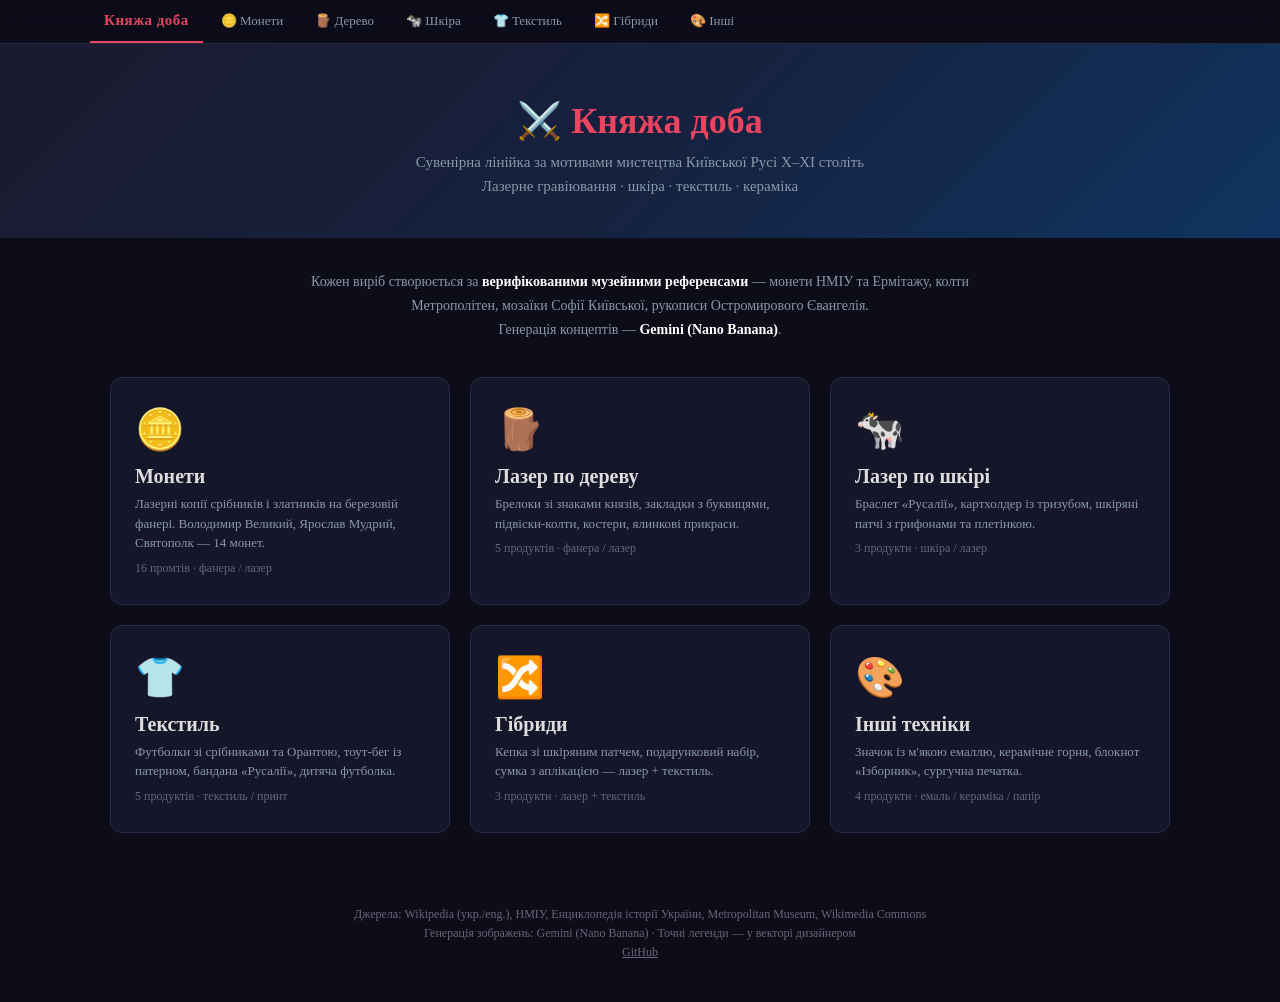
==== index.html @ 788b83c9 "Сайт «Княжа доба» — початкова структура - index.html — головна сторінка з усіма категоріями - coins/" ====
<!DOCTYPE html>
<html lang="uk">
<head>
<meta charset="UTF-8">
<meta name="viewport" content="width=device-width, initial-scale=1.0">
<title>Княжа доба — сувенірна лінійка</title>
<link rel="stylesheet" href="css/style.css">
<style>
  .intro { max-width: 700px; margin: 0 auto 36px; text-align: center; color: var(--text-muted); font-size: 14px; line-height: 1.7; }
  .intro strong { color: #fff; }
</style>
</head>
<body>

<nav class="nav">
  <div class="nav-inner">
    <a href="/" class="home active">Княжа доба</a>
    <a href="coins/">🪙 Монети</a>
    <a href="wood/">🪵 Дерево</a>
    <a href="leather/">🐄 Шкіра</a>
    <a href="textile/">👕 Текстиль</a>
    <a href="hybrid/">🔀 Гібриди</a>
    <a href="other/">🎨 Інші</a>
  </div>
</nav>

<div class="hero">
  <h1>⚔️ Княжа доба</h1>
  <p>Сувенірна лінійка за мотивами мистецтва Київської Русі X–XI століть<br>Лазерне гравіювання · шкіра · текстиль · кераміка</p>
</div>

<div class="section">
  <p class="intro">
    Кожен виріб створюється за <strong>верифікованими музейними референсами</strong> —
    монети НМІУ та Ермітажу, колти Метрополітен, мозаїки Софії Київської,
    рукописи Остромирового Євангелія.<br>
    Генерація концептів — <strong>Gemini (Nano Banana)</strong>.
  </p>

  <div class="cat-grid">
    <a href="coins/" class="cat-card">
      <div class="icon">🪙</div>
      <h3>Монети</h3>
      <p>Лазерні копії срібників і златників на березовій фанері. Володимир Великий, Ярослав Мудрий, Святополк — 14 монет.</p>
      <div class="count">16 промтів · фанера / лазер</div>
    </a>

    <a href="wood/" class="cat-card">
      <div class="icon">🪵</div>
      <h3>Лазер по дереву</h3>
      <p>Брелоки зі знаками князів, закладки з буквицями, підвіски-колти, костери, ялинкові прикраси.</p>
      <div class="count">5 продуктів · фанера / лазер</div>
    </a>

    <a href="leather/" class="cat-card">
      <div class="icon">🐄</div>
      <h3>Лазер по шкірі</h3>
      <p>Браслет «Русалії», картхолдер із тризубом, шкіряні патчі з грифонами та плетінкою.</p>
      <div class="count">3 продукти · шкіра / лазер</div>
    </a>

    <a href="textile/" class="cat-card">
      <div class="icon">👕</div>
      <h3>Текстиль</h3>
      <p>Футболки зі срібниками та Орантою, тоут-бег із патерном, бандана «Русалії», дитяча футболка.</p>
      <div class="count">5 продуктів · текстиль / принт</div>
    </a>

    <a href="hybrid/" class="cat-card">
      <div class="icon">🔀</div>
      <h3>Гібриди</h3>
      <p>Кепка зі шкіряним патчем, подарунковий набір, сумка з аплікацією — лазер + текстиль.</p>
      <div class="count">3 продукти · лазер + текстиль</div>
    </a>

    <a href="other/" class="cat-card">
      <div class="icon">🎨</div>
      <h3>Інші техніки</h3>
      <p>Значок із м'якою емаллю, керамічне горня, блокнот «Ізборник», сургучна печатка.</p>
      <div class="count">4 продукти · емаль / кераміка / папір</div>
    </a>
  </div>
</div>

<footer class="footer">
  Джерела: Wikipedia (укр./eng.), НМІУ, Енциклопедія історії України, Metropolitan Museum, Wikimedia Commons<br>
  Генерація зображень: Gemini (Nano Banana) · Точні легенди — у векторі дизайнером<br>
  <a href="https://github.com/cropsp/koraklenu">GitHub</a>
</footer>

</body>
</html>
---- css/style.css ----
/* ═══════════════════════════════════════════
   «Княжа доба» — Shared Styles
   Dark museum-shop aesthetic
   ═══════════════════════════════════════════ */

:root {
  --bg-deep:    #0d0d1a;
  --bg-card:    #16162a;
  --bg-surface: #1a1a2e;
  --border:     #2a2a4a;
  --border-hover: #4a4a7a;
  --text:       #ddd;
  --text-muted: #8899aa;
  --text-dim:   #667;
  --accent-red:    #e94560;
  --accent-green:  #48bb78;
  --accent-orange: #ed8936;
  --accent-blue:   #4263eb;
  --accent-gold:   #d4a843;
}

* { margin: 0; padding: 0; box-sizing: border-box; }

body {
  font-family: -apple-system, BlinkMacSystemFont, 'Segoe UI', Roboto, serif;
  background: var(--bg-deep);
  color: var(--text);
  min-height: 100vh;
}

/* ── Navigation ── */
.nav {
  background: rgba(13,13,26,0.92);
  backdrop-filter: blur(12px);
  border-bottom: 1px solid var(--border);
  position: sticky;
  top: 0;
  z-index: 100;
  padding: 0 20px;
}
.nav-inner {
  max-width: 1100px;
  margin: 0 auto;
  display: flex;
  align-items: center;
  gap: 4px;
  overflow-x: auto;
  -webkit-overflow-scrolling: touch;
}
.nav-inner::-webkit-scrollbar { height: 0; }
.nav a {
  color: var(--text-muted);
  text-decoration: none;
  font-size: 13px;
  padding: 12px 14px;
  white-space: nowrap;
  border-bottom: 2px solid transparent;
  transition: color 0.2s, border-color 0.2s;
}
.nav a:hover,
.nav a.active { color: #fff; border-bottom-color: var(--accent-red); }
.nav a.home { font-weight: 700; color: var(--accent-red); font-size: 15px; letter-spacing: 0.5px; }

/* ── Hero ── */
.hero {
  background: linear-gradient(135deg, #1a1a2e 0%, #16213e 50%, #0f3460 100%);
  padding: 56px 24px 40px;
  text-align: center;
}
.hero h1 { font-size: 36px; color: var(--accent-red); margin-bottom: 8px; }
.hero p  { color: var(--text-muted); max-width: 700px; margin: 0 auto; font-size: 15px; line-height: 1.6; }

/* ── Sections ── */
.section { max-width: 1100px; margin: 0 auto; padding: 32px 20px; }
.section-title {
  font-size: 24px; font-weight: 700;
  padding: 16px 0;
  border-bottom: 2px solid;
  margin-bottom: 28px;
}

/* ── Category accent colors ── */
.accent-red    { border-bottom-color: var(--accent-red) !important; color: var(--accent-red); }
.accent-green  { border-bottom-color: var(--accent-green) !important; color: var(--accent-green); }
.accent-orange { border-bottom-color: var(--accent-orange) !important; color: var(--accent-orange); }
.accent-blue   { border-bottom-color: var(--accent-blue) !important; color: var(--accent-blue); }
.accent-gold   { border-bottom-color: var(--accent-gold) !important; color: var(--accent-gold); }

/* ── Grid ── */
.grid { display: grid; grid-template-columns: repeat(auto-fill, minmax(420px, 1fr)); gap: 20px; }
.grid-3 { grid-template-columns: repeat(auto-fill, minmax(320px, 1fr)); }

/* ── Cards ── */
.card {
  background: var(--bg-card);
  border: 1px solid var(--border);
  border-radius: 12px;
  overflow: hidden;
  transition: border-color 0.2s;
}
.card:hover { border-color: var(--border-hover); }

.card-header {
  padding: 14px 18px;
  display: flex;
  justify-content: space-between;
  align-items: center;
  border-bottom: 1px solid var(--border);
  gap: 8px;
}
.card-header .badge {
  padding: 2px 10px;
  border-radius: 10px;
  font-size: 11px;
  font-weight: 700;
  flex-shrink: 0;
}
.badge-red    { background: var(--accent-red);    color: white; }
.badge-green  { background: var(--accent-green);  color: #1a1a2e; }
.badge-orange { background: var(--accent-orange); color: #1a1a2e; }
.badge-blue   { background: var(--accent-blue);   color: white; }
.badge-gold   { background: var(--accent-gold);   color: #1a1a2e; }
.card-header .name { font-size: 13px; font-weight: 600; }

.card-body { padding: 16px; }

/* ── Reference images ── */
.refs { display: flex; gap: 8px; margin-bottom: 12px; flex-wrap: wrap; }
.refs img {
  height: 120px; width: auto;
  border-radius: 6px;
  border: 1px solid var(--border);
  cursor: pointer;
  object-fit: cover;
  transition: transform 0.15s;
}
.refs img:hover {
  transform: scale(2.5);
  z-index: 10;
  position: relative;
  box-shadow: 0 4px 24px rgba(0,0,0,0.5);
}

/* ── Prompt block ── */
.prompt {
  background: rgba(255,255,255,0.03);
  border: 1px solid var(--border);
  border-radius: 8px;
  padding: 12px;
  font-size: 11px;
  line-height: 1.5;
  white-space: pre-wrap;
  font-family: 'SF Mono', 'Monaco', 'Cascadia Code', monospace;
  position: relative;
  color: #bbc;
}
.copy-btn {
  position: absolute; top: 8px; right: 8px;
  background: var(--accent-blue);
  color: white;
  border: none;
  border-radius: 4px;
  padding: 4px 10px;
  font-size: 10px;
  cursor: pointer;
  font-family: -apple-system, BlinkMacSystemFont, 'Segoe UI', Roboto, sans-serif;
}
.copy-btn:hover { background: #3b5bdb; }
.copy-btn.copied { background: var(--accent-green); }
.copy-btn.failed { background: #e03131; }

/* ── Rule block (accuracy/style info) ── */
.rule-block {
  background: rgba(255,255,255,0.03);
  border: 1px solid rgba(233,69,96,0.3);
  border-radius: 8px;
  padding: 14px 18px;
  margin-bottom: 24px;
  font-size: 12px;
  line-height: 1.6;
}
.rule-block pre {
  background: rgba(0,0,0,0.3);
  border: 1px solid var(--border);
  padding: 8px;
  margin: 6px 0;
  font-size: 10px;
  border-radius: 4px;
  font-family: 'SF Mono', 'Monaco', 'Cascadia Code', monospace;
  color: #bbc;
  white-space: pre-wrap;
}

/* ── Landing page category cards ── */
.cat-grid { display: grid; grid-template-columns: repeat(auto-fill, minmax(300px, 1fr)); gap: 20px; }
.cat-card {
  background: var(--bg-card);
  border: 1px solid var(--border);
  border-radius: 12px;
  padding: 28px 24px;
  text-decoration: none;
  color: var(--text);
  transition: border-color 0.2s, transform 0.15s;
  display: block;
}
.cat-card:hover { border-color: var(--border-hover); transform: translateY(-2px); }
.cat-card .icon { font-size: 40px; margin-bottom: 12px; }
.cat-card h3   { font-size: 20px; margin-bottom: 6px; }
.cat-card p    { color: var(--text-muted); font-size: 13px; line-height: 1.5; }
.cat-card .count { font-size: 12px; color: var(--text-dim); margin-top: 8px; }

/* ── Footer ── */
.footer {
  text-align: center;
  padding: 40px;
  color: var(--text-dim);
  font-size: 12px;
  line-height: 1.6;
}
.footer a { color: #667; }

/* ── Responsive ── */
@media (max-width: 500px) {
  .grid, .cat-grid { grid-template-columns: 1fr; }
  .hero h1 { font-size: 24px; }
  .hero { padding: 36px 16px 28px; }
  .nav a { font-size: 11px; padding: 10px 8px; }
  .refs img { height: 80px; }
  .refs img:hover { transform: scale(1.8); }
}
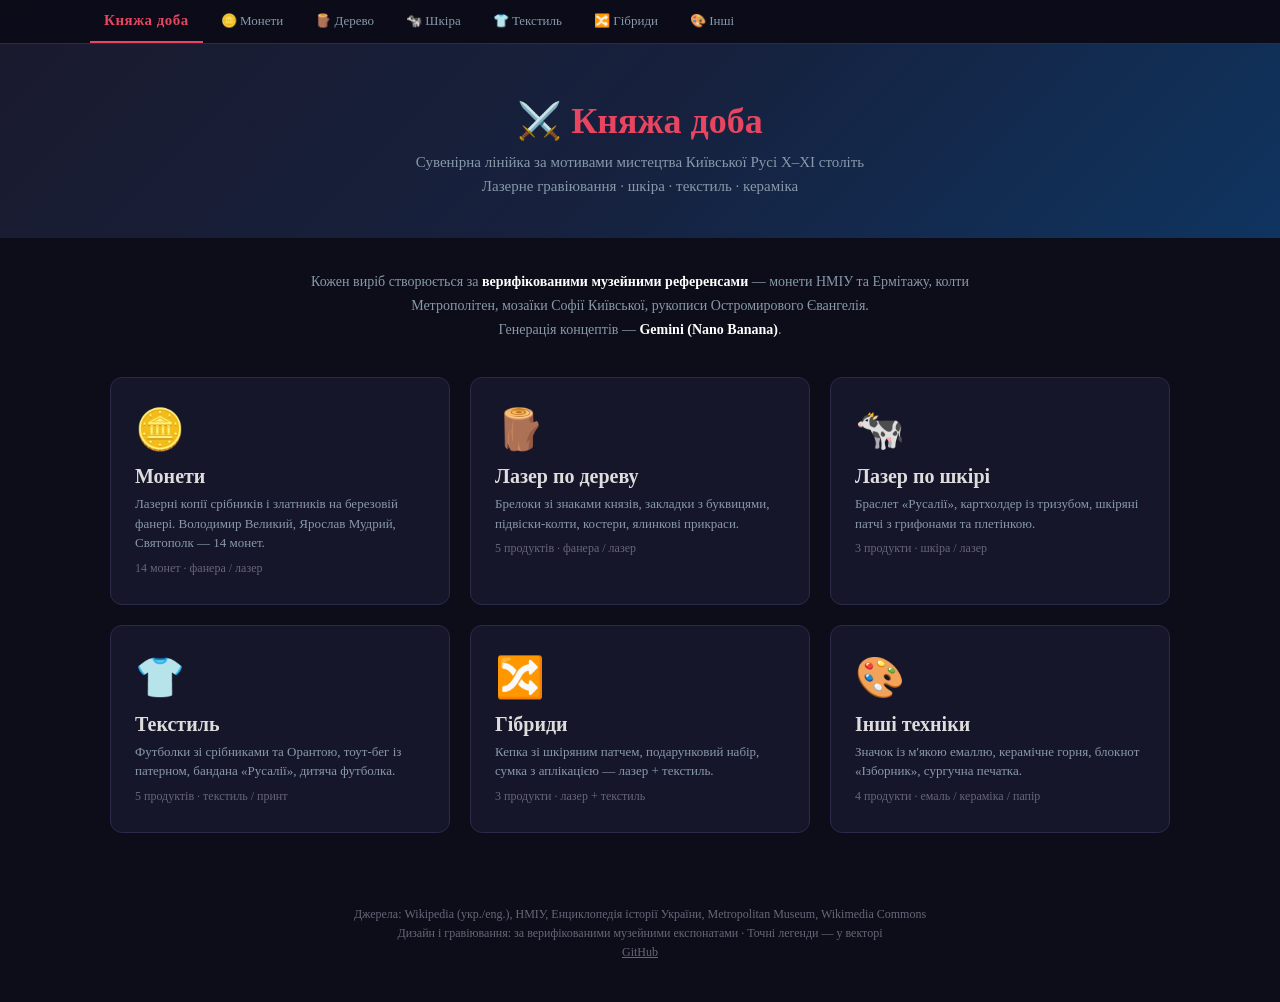
==== commit cf2dd250: "Розділення: публічна вітрина + внутрішні промти - Видалено сторінки з промтами з репо (перенесено в " ====
--- a/index.html
+++ b/index.html
@@ -42,7 +42,7 @@
       <div class="icon">🪙</div>
       <h3>Монети</h3>
       <p>Лазерні копії срібників і златників на березовій фанері. Володимир Великий, Ярослав Мудрий, Святополк — 14 монет.</p>
-      <div class="count">16 промтів · фанера / лазер</div>
+      <div class="count">14 монет · фанера / лазер</div>
     </a>
 
     <a href="wood/" class="cat-card">
@@ -84,7 +84,7 @@
 
 <footer class="footer">
   Джерела: Wikipedia (укр./eng.), НМІУ, Енциклопедія історії України, Metropolitan Museum, Wikimedia Commons<br>
-  Генерація зображень: Gemini (Nano Banana) · Точні легенди — у векторі дизайнером<br>
+  Дизайн і гравіювання: за верифікованими музейними експонатами · Точні легенди — у векторі<br>
   <a href="https://github.com/cropsp/koraklenu">GitHub</a>
 </footer>
 
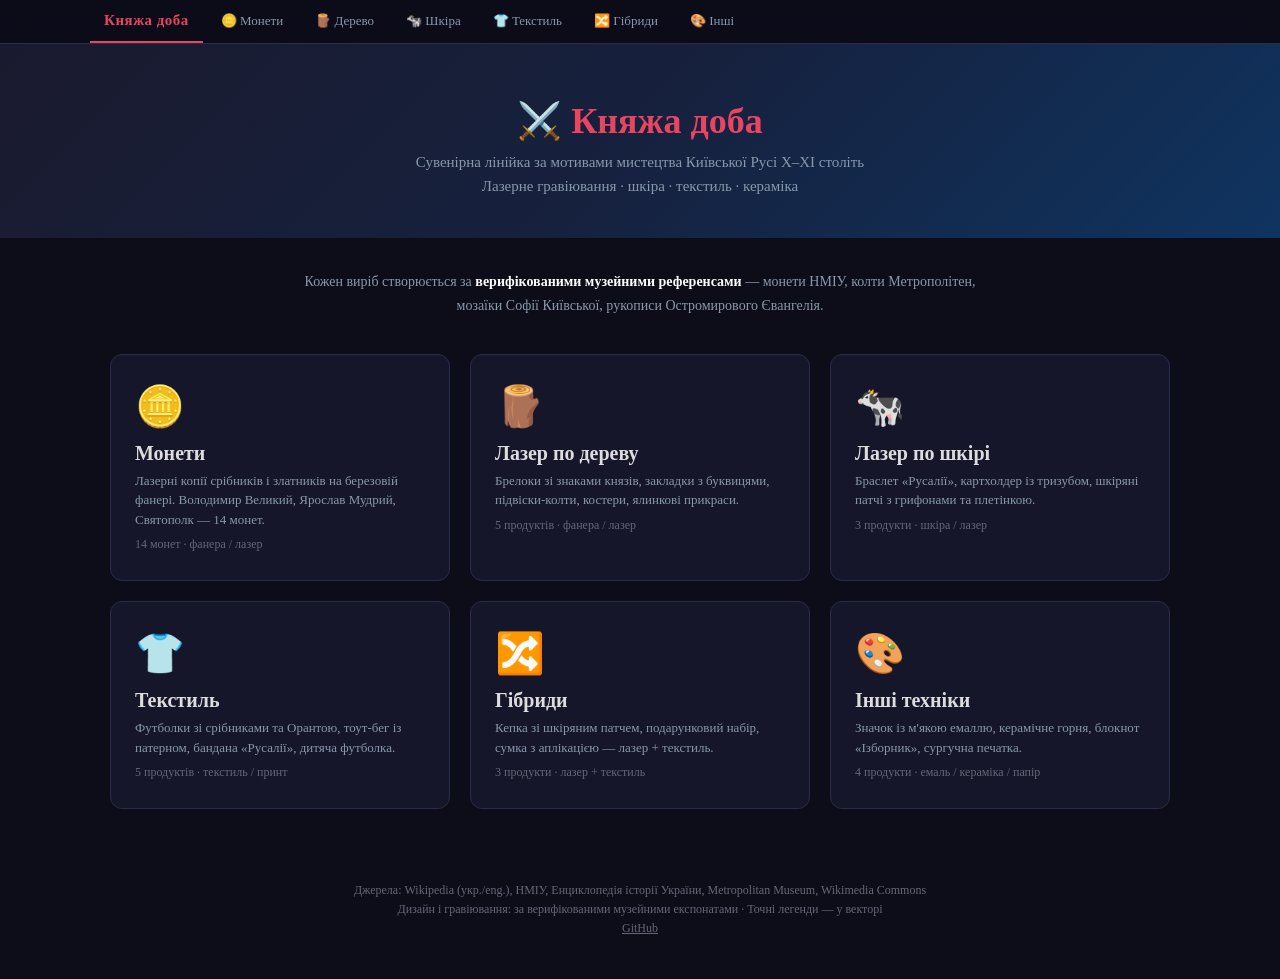
==== commit 0ef0de2e: "Прибрано згадки Gemini та Ермітажу з головної" ====
--- a/index.html
+++ b/index.html
@@ -32,9 +32,8 @@
 <div class="section">
   <p class="intro">
     Кожен виріб створюється за <strong>верифікованими музейними референсами</strong> —
-    монети НМІУ та Ермітажу, колти Метрополітен, мозаїки Софії Київської,
+    монети НМІУ, колти Метрополітен, мозаїки Софії Київської,
     рукописи Остромирового Євангелія.<br>
-    Генерація концептів — <strong>Gemini (Nano Banana)</strong>.
   </p>
 
   <div class="cat-grid">
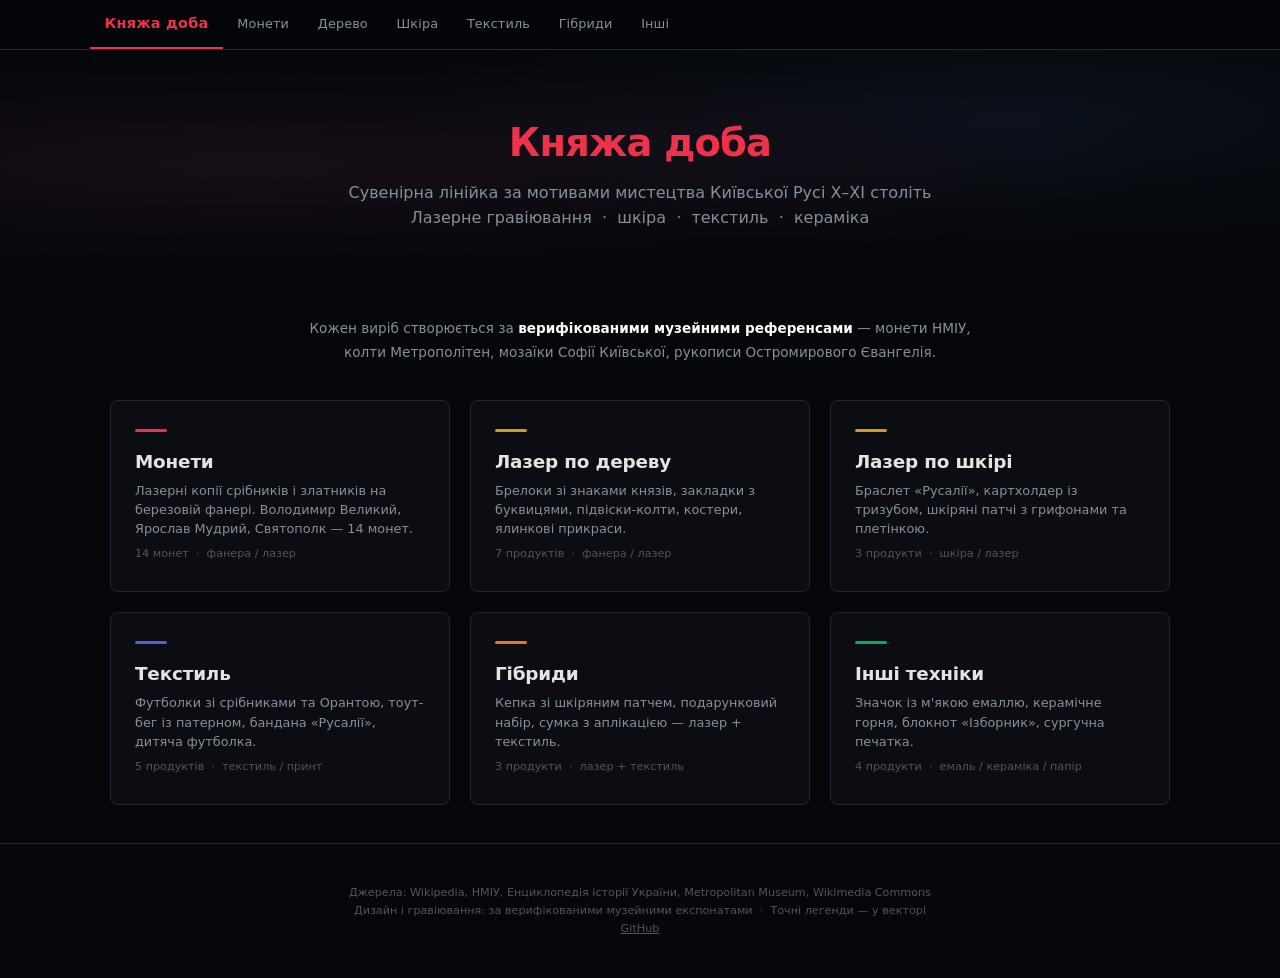
==== commit 25a27d11: "Модернізація дизайну + видалення всіх emoji CSS: - oklch() кольори замість hex - CSS nesting (сучасн" ====
--- a/index.html
+++ b/index.html
@@ -6,7 +6,7 @@
 <title>Княжа доба — сувенірна лінійка</title>
 <link rel="stylesheet" href="css/style.css">
 <style>
-  .intro { max-width: 700px; margin: 0 auto 36px; text-align: center; color: var(--text-muted); font-size: 14px; line-height: 1.7; }
+  .intro { max-width: 700px; margin: 0 auto 2.25rem; text-align: center; color: var(--text-muted); font-size: 0.85rem; line-height: 1.7; }
   .intro strong { color: #fff; }
 </style>
 </head>
@@ -15,75 +15,75 @@
 <nav class="nav">
   <div class="nav-inner">
     <a href="/" class="home active">Княжа доба</a>
-    <a href="coins/">🪙 Монети</a>
-    <a href="wood/">🪵 Дерево</a>
-    <a href="leather/">🐄 Шкіра</a>
-    <a href="textile/">👕 Текстиль</a>
-    <a href="hybrid/">🔀 Гібриди</a>
-    <a href="other/">🎨 Інші</a>
+    <a href="coins/">Монети</a>
+    <a href="wood/">Дерево</a>
+    <a href="leather/">Шкіра</a>
+    <a href="textile/">Текстиль</a>
+    <a href="hybrid/">Гібриди</a>
+    <a href="other/">Інші</a>
   </div>
 </nav>
 
 <div class="hero">
-  <h1>⚔️ Княжа доба</h1>
-  <p>Сувенірна лінійка за мотивами мистецтва Київської Русі X–XI століть<br>Лазерне гравіювання · шкіра · текстиль · кераміка</p>
+  <h1>Княжа доба</h1>
+  <p>Сувенірна лінійка за мотивами мистецтва Київської Русі X–XI століть<br>Лазерне гравіювання &nbsp;·&nbsp; шкіра &nbsp;·&nbsp; текстиль &nbsp;·&nbsp; кераміка</p>
 </div>
 
 <div class="section">
   <p class="intro">
     Кожен виріб створюється за <strong>верифікованими музейними референсами</strong> —
     монети НМІУ, колти Метрополітен, мозаїки Софії Київської,
-    рукописи Остромирового Євангелія.<br>
+    рукописи Остромирового Євангелія.
   </p>
 
   <div class="cat-grid">
     <a href="coins/" class="cat-card">
-      <div class="icon">🪙</div>
+      <div class="accent-line" style="background:var(--accent-red)"></div>
       <h3>Монети</h3>
       <p>Лазерні копії срібників і златників на березовій фанері. Володимир Великий, Ярослав Мудрий, Святополк — 14 монет.</p>
-      <div class="count">14 монет · фанера / лазер</div>
+      <div class="count">14 монет &nbsp;·&nbsp; фанера / лазер</div>
     </a>
 
     <a href="wood/" class="cat-card">
-      <div class="icon">🪵</div>
+      <div class="accent-line" style="background:var(--accent-gold)"></div>
       <h3>Лазер по дереву</h3>
       <p>Брелоки зі знаками князів, закладки з буквицями, підвіски-колти, костери, ялинкові прикраси.</p>
-      <div class="count">5 продуктів · фанера / лазер</div>
+      <div class="count">7 продуктів &nbsp;·&nbsp; фанера / лазер</div>
     </a>
 
     <a href="leather/" class="cat-card">
-      <div class="icon">🐄</div>
+      <div class="accent-line" style="background:var(--accent-gold)"></div>
       <h3>Лазер по шкірі</h3>
       <p>Браслет «Русалії», картхолдер із тризубом, шкіряні патчі з грифонами та плетінкою.</p>
-      <div class="count">3 продукти · шкіра / лазер</div>
+      <div class="count">3 продукти &nbsp;·&nbsp; шкіра / лазер</div>
     </a>
 
     <a href="textile/" class="cat-card">
-      <div class="icon">👕</div>
+      <div class="accent-line" style="background:var(--accent-blue)"></div>
       <h3>Текстиль</h3>
       <p>Футболки зі срібниками та Орантою, тоут-бег із патерном, бандана «Русалії», дитяча футболка.</p>
-      <div class="count">5 продуктів · текстиль / принт</div>
+      <div class="count">5 продуктів &nbsp;·&nbsp; текстиль / принт</div>
     </a>
 
     <a href="hybrid/" class="cat-card">
-      <div class="icon">🔀</div>
+      <div class="accent-line" style="background:var(--accent-orange)"></div>
       <h3>Гібриди</h3>
       <p>Кепка зі шкіряним патчем, подарунковий набір, сумка з аплікацією — лазер + текстиль.</p>
-      <div class="count">3 продукти · лазер + текстиль</div>
+      <div class="count">3 продукти &nbsp;·&nbsp; лазер + текстиль</div>
     </a>
 
     <a href="other/" class="cat-card">
-      <div class="icon">🎨</div>
+      <div class="accent-line" style="background:var(--accent-green)"></div>
       <h3>Інші техніки</h3>
       <p>Значок із м'якою емаллю, керамічне горня, блокнот «Ізборник», сургучна печатка.</p>
-      <div class="count">4 продукти · емаль / кераміка / папір</div>
+      <div class="count">4 продукти &nbsp;·&nbsp; емаль / кераміка / папір</div>
     </a>
   </div>
 </div>
 
 <footer class="footer">
-  Джерела: Wikipedia (укр./eng.), НМІУ, Енциклопедія історії України, Metropolitan Museum, Wikimedia Commons<br>
-  Дизайн і гравіювання: за верифікованими музейними експонатами · Точні легенди — у векторі<br>
+  Джерела: Wikipedia, НМІУ, Енциклопедія історії України, Metropolitan Museum, Wikimedia Commons<br>
+  Дизайн і гравіювання: за верифікованими музейними експонатами &nbsp;·&nbsp; Точні легенди — у векторі<br>
   <a href="https://github.com/cropsp/koraklenu">GitHub</a>
 </footer>
 
--- a/css/style.css
+++ b/css/style.css
@@ -1,230 +1,289 @@
 /* ═══════════════════════════════════════════
-   «Княжа доба» — Shared Styles
-   Dark museum-shop aesthetic
+   «Княжа доба» — Modern 2025
+   oklch() · light-dark() · fluid type
    ═══════════════════════════════════════════ */
 
 :root {
-  --bg-deep:    #0d0d1a;
-  --bg-card:    #16162a;
-  --bg-surface: #1a1a2e;
-  --border:     #2a2a4a;
-  --border-hover: #4a4a7a;
-  --text:       #ddd;
-  --text-muted: #8899aa;
-  --text-dim:   #667;
-  --accent-red:    #e94560;
-  --accent-green:  #48bb78;
-  --accent-orange: #ed8936;
-  --accent-blue:   #4263eb;
-  --accent-gold:   #d4a843;
-}
-
-* { margin: 0; padding: 0; box-sizing: border-box; }
+  color-scheme: dark;
+
+  --accent-red:    oklch(62% 0.22 20);
+  --accent-green:  oklch(65% 0.18 155);
+  --accent-orange: oklch(68% 0.16 55);
+  --accent-blue:   oklch(55% 0.20 270);
+  --accent-gold:   oklch(72% 0.14 85);
+
+  --bg:        oklch(12% 0.01 260);
+  --surface:   oklch(16% 0.01 260);
+  --surface2:  oklch(19% 0.02 260);
+  --border:    oklch(27% 0.02 260);
+  --border-hover: oklch(40% 0.04 260);
+  --text:      oklch(92% 0 0);
+  --text-muted: oklch(65% 0.02 250);
+  --text-dim:  oklch(45% 0.01 250);
+
+  --radius: 0.5rem;
+  --font: system-ui, -apple-system, BlinkMacSystemFont, 'Segoe UI', Roboto, sans-serif;
+  --font-mono: ui-monospace, 'Cascadia Code', 'SF Mono', Menlo, Consolas, monospace;
+}
+
+*, *::before, *::after { box-sizing: border-box; margin: 0; padding: 0; }
+
+html { -webkit-font-smoothing: antialiased; -moz-osx-font-smoothing: grayscale; }
 
 body {
-  font-family: -apple-system, BlinkMacSystemFont, 'Segoe UI', Roboto, serif;
-  background: var(--bg-deep);
+  font-family: var(--font);
+  background: var(--bg);
   color: var(--text);
+  line-height: 1.5;
   min-height: 100vh;
 }
 
-/* ── Navigation ── */
+/* ── Focus ── */
+:focus-visible {
+  outline: 2px solid var(--accent-red);
+  outline-offset: 2px;
+}
+:focus:not(:focus-visible) { outline: none; }
+
+/* ── Reduced motion ── */
+@media (prefers-reduced-motion: reduce) {
+  *, *::before, *::after {
+    animation-duration: 0.01ms !important;
+    transition-duration: 0.01ms !important;
+  }
+}
+
+/* ── Fluid headings ── */
+h1, h2, h3, .hero p { text-wrap: balance; }
+
+/* ═══════════════ Navigation ═══════════════ */
 .nav {
-  background: rgba(13,13,26,0.92);
-  backdrop-filter: blur(12px);
+  position: sticky; top: 0; z-index: 100;
+  background: oklch(12% 0.01 260 / 92%);
+  backdrop-filter: blur(6px);
   border-bottom: 1px solid var(--border);
-  position: sticky;
-  top: 0;
-  z-index: 100;
-  padding: 0 20px;
-}
+  padding: 0 1.25rem;
+}
+
 .nav-inner {
-  max-width: 1100px;
-  margin: 0 auto;
-  display: flex;
-  align-items: center;
-  gap: 4px;
+  max-width: 1100px; margin: 0 auto;
+  display: flex; align-items: center; gap: 0;
   overflow-x: auto;
-  -webkit-overflow-scrolling: touch;
-}
-.nav-inner::-webkit-scrollbar { height: 0; }
+  scrollbar-width: none;
+  &::-webkit-scrollbar { display: none; }
+}
+
 .nav a {
   color: var(--text-muted);
   text-decoration: none;
-  font-size: 13px;
-  padding: 12px 14px;
+  font-size: 0.8rem; font-weight: 500;
+  padding: 0.8rem 0.9rem;
   white-space: nowrap;
   border-bottom: 2px solid transparent;
   transition: color 0.2s, border-color 0.2s;
-}
-.nav a:hover,
-.nav a.active { color: #fff; border-bottom-color: var(--accent-red); }
-.nav a.home { font-weight: 700; color: var(--accent-red); font-size: 15px; letter-spacing: 0.5px; }
-
-/* ── Hero ── */
+  letter-spacing: 0.01em;
+
+  &:hover, &.active { color: #fff; border-bottom-color: var(--accent-red); }
+  &.home {
+    font-weight: 700; color: var(--accent-red);
+    font-size: 0.9rem; letter-spacing: 0.02em;
+  }
+}
+
+/* ═══════════════ Hero ═══════════════ */
 .hero {
-  background: linear-gradient(135deg, #1a1a2e 0%, #16213e 50%, #0f3460 100%);
-  padding: 56px 24px 40px;
+  padding: clamp(2.5rem, 6vw, 4rem) 1.5rem clamp(2rem, 4vw, 3rem);
   text-align: center;
-}
-.hero h1 { font-size: 36px; color: var(--accent-red); margin-bottom: 8px; }
-.hero p  { color: var(--text-muted); max-width: 700px; margin: 0 auto; font-size: 15px; line-height: 1.6; }
-
-/* ── Sections ── */
-.section { max-width: 1100px; margin: 0 auto; padding: 32px 20px; }
+  background:
+    radial-gradient(ellipse 70% 50% at 20% 50%, oklch(28% 0.06 340 / 35%), transparent),
+    radial-gradient(ellipse 50% 60% at 80% 30%, oklch(25% 0.04 260 / 40%), transparent),
+    var(--bg);
+
+  & h1 {
+    font-size: clamp(1.6rem, 5vw, 2.4rem);
+    font-weight: 800; letter-spacing: -0.02em;
+    color: var(--accent-red);
+    margin-bottom: 0.5rem;
+  }
+  & p {
+    color: var(--text-muted);
+    max-width: 650px; margin: 0 auto;
+    font-size: clamp(0.9rem, 1.5vw, 1rem);
+    line-height: 1.6;
+  }
+}
+
+/* ═══════════════ Section ═══════════════ */
+.section {
+  max-width: 1100px; margin: 0 auto;
+  padding: clamp(1.5rem, 3vw, 2.5rem) 1.25rem;
+}
+
 .section-title {
-  font-size: 24px; font-weight: 700;
-  padding: 16px 0;
+  font-size: clamp(1.1rem, 2.5vw, 1.5rem);
+  font-weight: 700; letter-spacing: -0.01em;
+  padding: 0 0 0.75rem;
   border-bottom: 2px solid;
-  margin-bottom: 28px;
-}
-
-/* ── Category accent colors ── */
-.accent-red    { border-bottom-color: var(--accent-red) !important; color: var(--accent-red); }
-.accent-green  { border-bottom-color: var(--accent-green) !important; color: var(--accent-green); }
+  margin-bottom: 1.75rem;
+}
+
+/* ── Accent variants (used by section-title + badges) ── */
+.accent-red    { border-bottom-color: var(--accent-red)    !important; color: var(--accent-red); }
+.accent-green  { border-bottom-color: var(--accent-green)  !important; color: var(--accent-green); }
 .accent-orange { border-bottom-color: var(--accent-orange) !important; color: var(--accent-orange); }
-.accent-blue   { border-bottom-color: var(--accent-blue) !important; color: var(--accent-blue); }
-.accent-gold   { border-bottom-color: var(--accent-gold) !important; color: var(--accent-gold); }
-
-/* ── Grid ── */
-.grid { display: grid; grid-template-columns: repeat(auto-fill, minmax(420px, 1fr)); gap: 20px; }
-.grid-3 { grid-template-columns: repeat(auto-fill, minmax(320px, 1fr)); }
-
-/* ── Cards ── */
+.accent-blue   { border-bottom-color: var(--accent-blue)   !important; color: var(--accent-blue); }
+.accent-gold   { border-bottom-color: var(--accent-gold)   !important; color: var(--accent-gold); }
+
+/* ═══════════════ Grid ═══════════════ */
+.grid {
+  display: grid;
+  grid-template-columns: repeat(auto-fill, minmax(min(100%, 420px), 1fr));
+  gap: 1.25rem;
+}
+
+/* ═══════════════ Cards ═══════════════ */
 .card {
-  background: var(--bg-card);
+  background: var(--surface);
   border: 1px solid var(--border);
-  border-radius: 12px;
+  border-radius: var(--radius);
   overflow: hidden;
-  transition: border-color 0.2s;
-}
-.card:hover { border-color: var(--border-hover); }
+  transition: border-color 0.2s, transform 0.15s;
+
+  &:hover {
+    border-color: var(--border-hover);
+    transform: translateY(-1px);
+  }
+}
 
 .card-header {
-  padding: 14px 18px;
-  display: flex;
-  justify-content: space-between;
-  align-items: center;
-  border-bottom: 1px solid var(--border);
-  gap: 8px;
-}
-.card-header .badge {
-  padding: 2px 10px;
-  border-radius: 10px;
-  font-size: 11px;
-  font-weight: 700;
-  flex-shrink: 0;
-}
-.badge-red    { background: var(--accent-red);    color: white; }
-.badge-green  { background: var(--accent-green);  color: #1a1a2e; }
-.badge-orange { background: var(--accent-orange); color: #1a1a2e; }
-.badge-blue   { background: var(--accent-blue);   color: white; }
-.badge-gold   { background: var(--accent-gold);   color: #1a1a2e; }
-.card-header .name { font-size: 13px; font-weight: 600; }
-
-.card-body { padding: 16px; }
-
-/* ── Reference images ── */
-.refs { display: flex; gap: 8px; margin-bottom: 12px; flex-wrap: wrap; }
-.refs img {
-  height: 120px; width: auto;
-  border-radius: 6px;
+  padding: 0.9rem 1.1rem;
+  display: flex; justify-content: space-between; align-items: center;
+  border-bottom: 1px solid var(--border); gap: 0.5rem;
+
+  & .badge {
+    padding: 0.15rem 0.6rem; border-radius: 1rem;
+    font-size: 0.65rem; font-weight: 700; flex-shrink: 0;
+    text-transform: uppercase; letter-spacing: 0.03em;
+  }
+  & .name { font-size: 0.8rem; font-weight: 600; }
+}
+
+.badge-red    { background: var(--accent-red);    color: #fff; }
+.badge-green  { background: var(--accent-green);  color: #111; }
+.badge-orange { background: var(--accent-orange); color: #111; }
+.badge-blue   { background: var(--accent-blue);   color: #fff; }
+.badge-gold   { background: var(--accent-gold);   color: #111; }
+
+.card-body { padding: 1rem 1.1rem; }
+
+/* ═══════════════ Reference images ─══════════════ */
+.refs {
+  display: flex; gap: 0.5rem; margin-bottom: 0.75rem; flex-wrap: wrap;
+
+  & img {
+    height: 120px; width: auto;
+    border-radius: calc(var(--radius) - 3px);
+    border: 1px solid var(--border);
+    cursor: pointer; object-fit: cover;
+    transition: transform 0.15s;
+
+    &:hover {
+      transform: scale(2.5);
+      z-index: 10; position: relative;
+      box-shadow: 0 4px 24px rgb(0 0 0 / 0.5);
+    }
+  }
+}
+
+/* ═══════════════ Prompt block ─══════════════ */
+.prompt {
+  background: rgb(255 255 255 / 0.03);
   border: 1px solid var(--border);
-  cursor: pointer;
-  object-fit: cover;
-  transition: transform 0.15s;
-}
-.refs img:hover {
-  transform: scale(2.5);
-  z-index: 10;
+  border-radius: var(--radius);
+  padding: 0.75rem;
+  font-size: 0.65rem; line-height: 1.5;
+  white-space: pre-wrap;
+  font-family: var(--font-mono);
   position: relative;
-  box-shadow: 0 4px 24px rgba(0,0,0,0.5);
-}
-
-/* ── Prompt block ── */
-.prompt {
-  background: rgba(255,255,255,0.03);
+  color: var(--text-muted);
+}
+
+.copy-btn {
+  position: absolute; top: 0.5rem; right: 0.5rem;
+  background: var(--accent-blue); color: #fff;
+  border: none; border-radius: 4px;
+  padding: 0.25rem 0.6rem;
+  font-size: 0.6rem; cursor: pointer;
+  font-family: var(--font);
+  transition: background 0.15s;
+
+  &:hover { background: oklch(50% 0.18 270); }
+  &.copied { background: var(--accent-green); }
+  &.failed { background: oklch(45% 0.20 20); }
+}
+
+/* ═══════════════ Rule block ─══════════════ */
+.rule-block {
+  background: rgb(255 255 255 / 0.03);
+  border: 1px solid rgb(233 69 96 / 0.25);
+  border-radius: var(--radius);
+  padding: 0.9rem 1.1rem;
+  margin-bottom: 1.5rem;
+  font-size: 0.75rem; line-height: 1.6;
+
+  & pre {
+    background: rgb(0 0 0 / 0.3);
+    border: 1px solid var(--border);
+    padding: 0.5rem; margin: 0.4rem 0;
+    font-size: 0.6rem; border-radius: 4px;
+    font-family: var(--font-mono);
+    color: var(--text-muted);
+    white-space: pre-wrap;
+  }
+}
+
+/* ═══════════════ Landing category cards ─══════════════ */
+.cat-grid {
+  display: grid;
+  grid-template-columns: repeat(auto-fill, minmax(min(100%, 300px), 1fr));
+  gap: 1.25rem;
+}
+
+.cat-card {
+  background: var(--surface);
   border: 1px solid var(--border);
-  border-radius: 8px;
-  padding: 12px;
-  font-size: 11px;
-  line-height: 1.5;
-  white-space: pre-wrap;
-  font-family: 'SF Mono', 'Monaco', 'Cascadia Code', monospace;
-  position: relative;
-  color: #bbc;
-}
-.copy-btn {
-  position: absolute; top: 8px; right: 8px;
-  background: var(--accent-blue);
-  color: white;
-  border: none;
-  border-radius: 4px;
-  padding: 4px 10px;
-  font-size: 10px;
-  cursor: pointer;
-  font-family: -apple-system, BlinkMacSystemFont, 'Segoe UI', Roboto, sans-serif;
-}
-.copy-btn:hover { background: #3b5bdb; }
-.copy-btn.copied { background: var(--accent-green); }
-.copy-btn.failed { background: #e03131; }
-
-/* ── Rule block (accuracy/style info) ── */
-.rule-block {
-  background: rgba(255,255,255,0.03);
-  border: 1px solid rgba(233,69,96,0.3);
-  border-radius: 8px;
-  padding: 14px 18px;
-  margin-bottom: 24px;
-  font-size: 12px;
-  line-height: 1.6;
-}
-.rule-block pre {
-  background: rgba(0,0,0,0.3);
-  border: 1px solid var(--border);
-  padding: 8px;
-  margin: 6px 0;
-  font-size: 10px;
-  border-radius: 4px;
-  font-family: 'SF Mono', 'Monaco', 'Cascadia Code', monospace;
-  color: #bbc;
-  white-space: pre-wrap;
-}
-
-/* ── Landing page category cards ── */
-.cat-grid { display: grid; grid-template-columns: repeat(auto-fill, minmax(300px, 1fr)); gap: 20px; }
-.cat-card {
-  background: var(--bg-card);
-  border: 1px solid var(--border);
-  border-radius: 12px;
-  padding: 28px 24px;
-  text-decoration: none;
-  color: var(--text);
+  border-radius: var(--radius);
+  padding: 1.75rem 1.5rem;
+  text-decoration: none; color: var(--text);
+  display: block;
   transition: border-color 0.2s, transform 0.15s;
-  display: block;
-}
-.cat-card:hover { border-color: var(--border-hover); transform: translateY(-2px); }
-.cat-card .icon { font-size: 40px; margin-bottom: 12px; }
-.cat-card h3   { font-size: 20px; margin-bottom: 6px; }
-.cat-card p    { color: var(--text-muted); font-size: 13px; line-height: 1.5; }
-.cat-card .count { font-size: 12px; color: var(--text-dim); margin-top: 8px; }
-
-/* ── Footer ── */
+
+  &:hover { border-color: var(--border-hover); transform: translateY(-2px); }
+
+  & .accent-line {
+    width: 2rem; height: 3px;
+    border-radius: 3px;
+    margin-bottom: 1rem;
+  }
+  & h3 { font-size: 1.15rem; font-weight: 700; margin-bottom: 0.35rem; letter-spacing: -0.01em; }
+  & p  { color: var(--text-muted); font-size: 0.8rem; line-height: 1.5; }
+  & .count { font-size: 0.7rem; color: var(--text-dim); margin-top: 0.5rem; }
+}
+
+/* ═══════════════ Footer ─══════════════ */
 .footer {
   text-align: center;
-  padding: 40px;
+  padding: 2.5rem 1.25rem;
   color: var(--text-dim);
-  font-size: 12px;
-  line-height: 1.6;
-}
-.footer a { color: #667; }
-
-/* ── Responsive ── */
-@media (max-width: 500px) {
+  font-size: 0.7rem; line-height: 1.6;
+  border-top: 1px solid var(--border);
+
+  & a { color: var(--text-dim); &:hover { color: var(--text-muted); } }
+}
+
+/* ═══════════════ Responsive ─══════════════ */
+@media (width <= 500px) {
   .grid, .cat-grid { grid-template-columns: 1fr; }
-  .hero h1 { font-size: 24px; }
-  .hero { padding: 36px 16px 28px; }
-  .nav a { font-size: 11px; padding: 10px 8px; }
-  .refs img { height: 80px; }
-  .refs img:hover { transform: scale(1.8); }
-}
+  .nav a { font-size: 0.7rem; padding: 0.7rem 0.5rem; }
+  .refs img { height: 80px; &:hover { transform: scale(1.8); } }
+}
